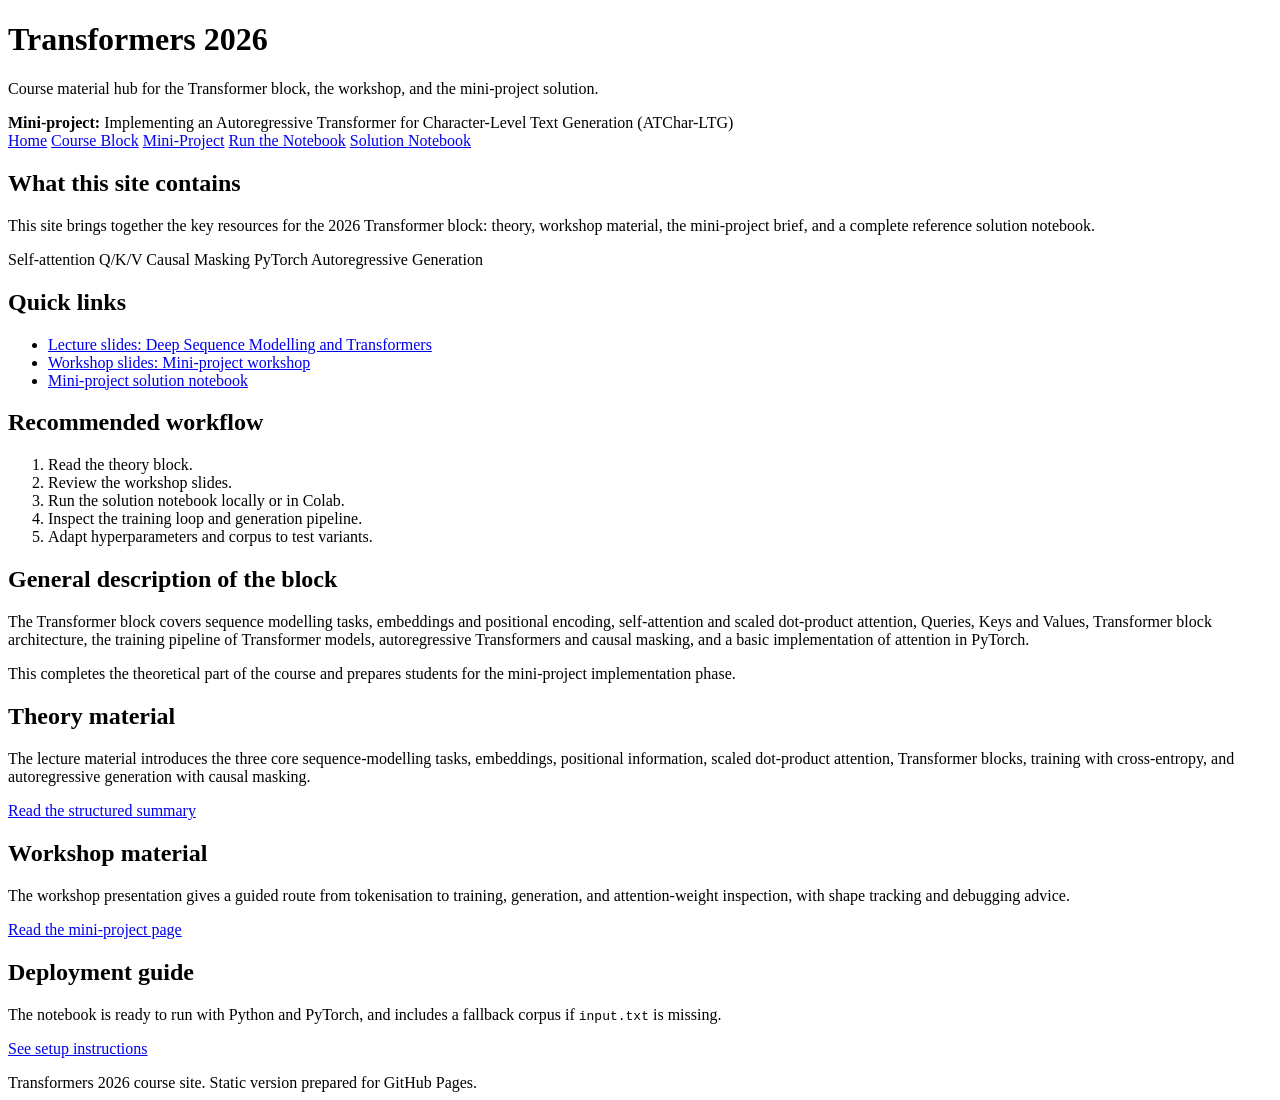
==== index.html @ d3d6f5b8 "Upload academic Transformers 2026 course website Added the GitHub Pages files for the Transformers 2" ====
<!doctype html>
<html lang="en">
<head>
  <meta charset="utf-8">
  <meta name="viewport" content="width=device-width, initial-scale=1">
  <title>Transformers 2026</title>
  <link rel="stylesheet" href="assets/style.css">
</head>
<body>
<header>
  <div class="container">
    <h1>Transformers 2026</h1>
    <p>Course material hub for the Transformer block, the workshop, and the mini-project solution.</p>
    <div class="hero-box">
      <strong>Mini-project:</strong> Implementing an Autoregressive Transformer for Character-Level Text Generation (ATChar-LTG)
    </div>
  </div>
</header>

<nav>
  <div class="container">
    <a class="nav-link" href="index.html">Home</a>
    <a class="nav-link" href="syllabus.html">Course Block</a>
    <a class="nav-link" href="mini-project.html">Mini-Project</a>
    <a class="nav-link" href="deployment.html">Run the Notebook</a>
    <a class="nav-link" href="notebooks/mini_project_solution_transformer.ipynb">Solution Notebook</a>
  </div>
</nav>

<main>
  <div class="container">
    <section class="grid">
      <article class="card">
        <h2>What this site contains</h2>
        <p>This site brings together the key resources for the 2026 Transformer block: theory, workshop material, the mini-project brief, and a complete reference solution notebook.</p>
        <div>
          <span class="tag">Self-attention</span>
          <span class="tag">Q/K/V</span>
          <span class="tag">Causal Masking</span>
          <span class="tag">PyTorch</span>
          <span class="tag">Autoregressive Generation</span>
        </div>
      </article>
      <article class="card">
        <h2>Quick links</h2>
        <ul>
          <li><a href="Transformers.pdf">Lecture slides: Deep Sequence Modelling and Transformers</a></li>
          <li><a href="Mini-project_workshop.pdf">Workshop slides: Mini-project workshop</a></li>
          <li><a href="notebooks/mini_project_solution_transformer.ipynb">Mini-project solution notebook</a></li>
        </ul>
      </article>
      <article class="card">
        <h2>Recommended workflow</h2>
        <ol>
          <li>Read the theory block.</li>
          <li>Review the workshop slides.</li>
          <li>Run the solution notebook locally or in Colab.</li>
          <li>Inspect the training loop and generation pipeline.</li>
          <li>Adapt hyperparameters and corpus to test variants.</li>
        </ol>
      </article>
    </section>

    <section class="card">
      <h2>General description of the block</h2>
      <p>The Transformer block covers sequence modelling tasks, embeddings and positional encoding, self-attention and scaled dot-product attention, Queries, Keys and Values, Transformer block architecture, the training pipeline of Transformer models, autoregressive Transformers and causal masking, and a basic implementation of attention in PyTorch.</p>
      <p>This completes the theoretical part of the course and prepares students for the mini-project implementation phase.</p>
    </section>

    <section class="grid">
      <article class="card">
        <h2>Theory material</h2>
        <p>The lecture material introduces the three core sequence-modelling tasks, embeddings, positional information, scaled dot-product attention, Transformer blocks, training with cross-entropy, and autoregressive generation with causal masking.</p>
        <p><a href="syllabus.html">Read the structured summary</a></p>
      </article>
      <article class="card">
        <h2>Workshop material</h2>
        <p>The workshop presentation gives a guided route from tokenisation to training, generation, and attention-weight inspection, with shape tracking and debugging advice.</p>
        <p><a href="mini-project.html">Read the mini-project page</a></p>
      </article>
      <article class="card">
        <h2>Deployment guide</h2>
        <p>The notebook is ready to run with Python and PyTorch, and includes a fallback corpus if <code>input.txt</code> is missing.</p>
        <p><a href="deployment.html">See setup instructions</a></p>
      </article>
    </section>
  </div>
</main>

<footer>
  <div class="container">
    Transformers 2026 course site. Static version prepared for GitHub Pages.
  </div>
</footer>
</body>
</html>
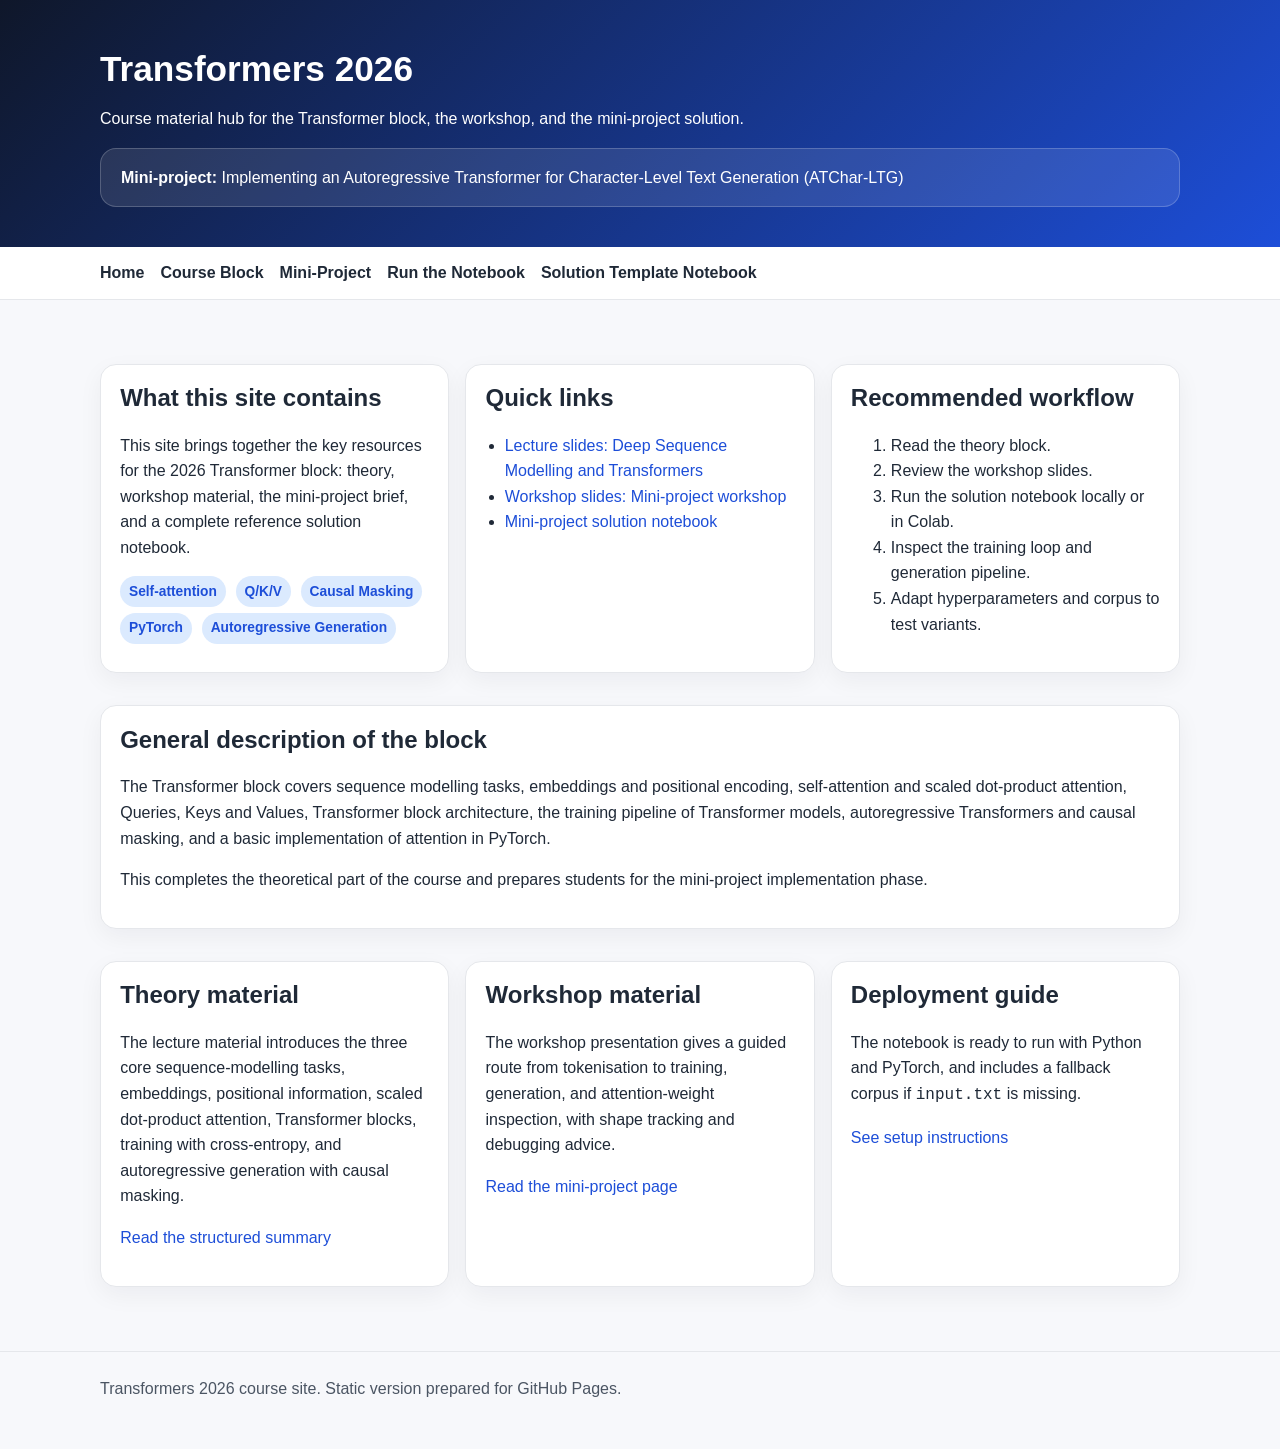
==== commit f5047e35: "Update index.html update solution template" ====
--- a/index.html
+++ b/index.html
@@ -23,7 +23,7 @@
     <a class="nav-link" href="syllabus.html">Course Block</a>
     <a class="nav-link" href="mini-project.html">Mini-Project</a>
     <a class="nav-link" href="deployment.html">Run the Notebook</a>
-    <a class="nav-link" href="notebooks/mini_project_solution_transformer.ipynb">Solution Notebook</a>
+    <a class="nav-link" href="notebooks/mini_project_template_transformer.ipynb">Solution Template Notebook</a>
   </div>
 </nav>
 
--- a/assets/style.css
+++ b/assets/style.css
@@ -0,0 +1,120 @@
+:root {
+  --bg: #f7f8fb;
+  --surface: #ffffff;
+  --text: #1f2937;
+  --muted: #4b5563;
+  --accent: #1d4ed8;
+  --accent-soft: #dbeafe;
+  --border: #e5e7eb;
+  --code: #111827;
+}
+
+* { box-sizing: border-box; }
+html { scroll-behavior: smooth; }
+body {
+  margin: 0;
+  font-family: Arial, Helvetica, sans-serif;
+  background: var(--bg);
+  color: var(--text);
+  line-height: 1.6;
+}
+header {
+  background: linear-gradient(135deg, #0f172a, #1d4ed8);
+  color: white;
+  padding: 3rem 1.25rem 2.5rem;
+}
+.container {
+  width: min(1080px, 92%);
+  margin: 0 auto;
+}
+nav {
+  background: white;
+  border-bottom: 1px solid var(--border);
+  position: sticky;
+  top: 0;
+  z-index: 20;
+}
+nav .container {
+  display: flex;
+  flex-wrap: wrap;
+  gap: 1rem;
+  padding: 0.8rem 0;
+}
+a {
+  color: var(--accent);
+  text-decoration: none;
+}
+a:hover { text-decoration: underline; }
+.nav-link {
+  font-weight: 600;
+  color: var(--text);
+}
+main {
+  padding: 2rem 0 4rem;
+}
+.grid {
+  display: grid;
+  grid-template-columns: repeat(auto-fit, minmax(280px, 1fr));
+  gap: 1rem;
+}
+.card {
+  background: var(--surface);
+  border: 1px solid var(--border);
+  border-radius: 16px;
+  padding: 1.2rem;
+  box-shadow: 0 8px 24px rgba(15, 23, 42, 0.05);
+}
+.hero-box {
+  background: rgba(255,255,255,0.1);
+  border: 1px solid rgba(255,255,255,0.2);
+  border-radius: 16px;
+  padding: 1rem 1.25rem;
+  margin-top: 1rem;
+}
+.tag {
+  display: inline-block;
+  background: var(--accent-soft);
+  color: var(--accent);
+  padding: 0.28rem 0.55rem;
+  border-radius: 999px;
+  font-size: 0.86rem;
+  font-weight: 700;
+  margin: 0 0.35rem 0.35rem 0;
+}
+section {
+  margin-top: 2rem;
+}
+h1, h2, h3 { line-height: 1.2; }
+h1 { margin: 0; font-size: 2.2rem; }
+h2 { margin-top: 0; }
+ul { padding-left: 1.2rem; }
+code, pre {
+  font-family: Consolas, Monaco, monospace;
+}
+pre {
+  background: var(--code);
+  color: #f9fafb;
+  padding: 1rem;
+  border-radius: 12px;
+  overflow: auto;
+}
+.notice {
+  border-left: 4px solid var(--accent);
+  background: #eff6ff;
+  padding: 0.9rem 1rem;
+  border-radius: 10px;
+}
+footer {
+  border-top: 1px solid var(--border);
+  padding: 1.5rem 0 3rem;
+  color: var(--muted);
+}
+.table-like {
+  display: grid;
+  grid-template-columns: 180px 1fr;
+  gap: 0.65rem 1rem;
+}
+@media (max-width: 700px) {
+  .table-like { grid-template-columns: 1fr; }
+  h1 { font-size: 1.8rem; }
+}
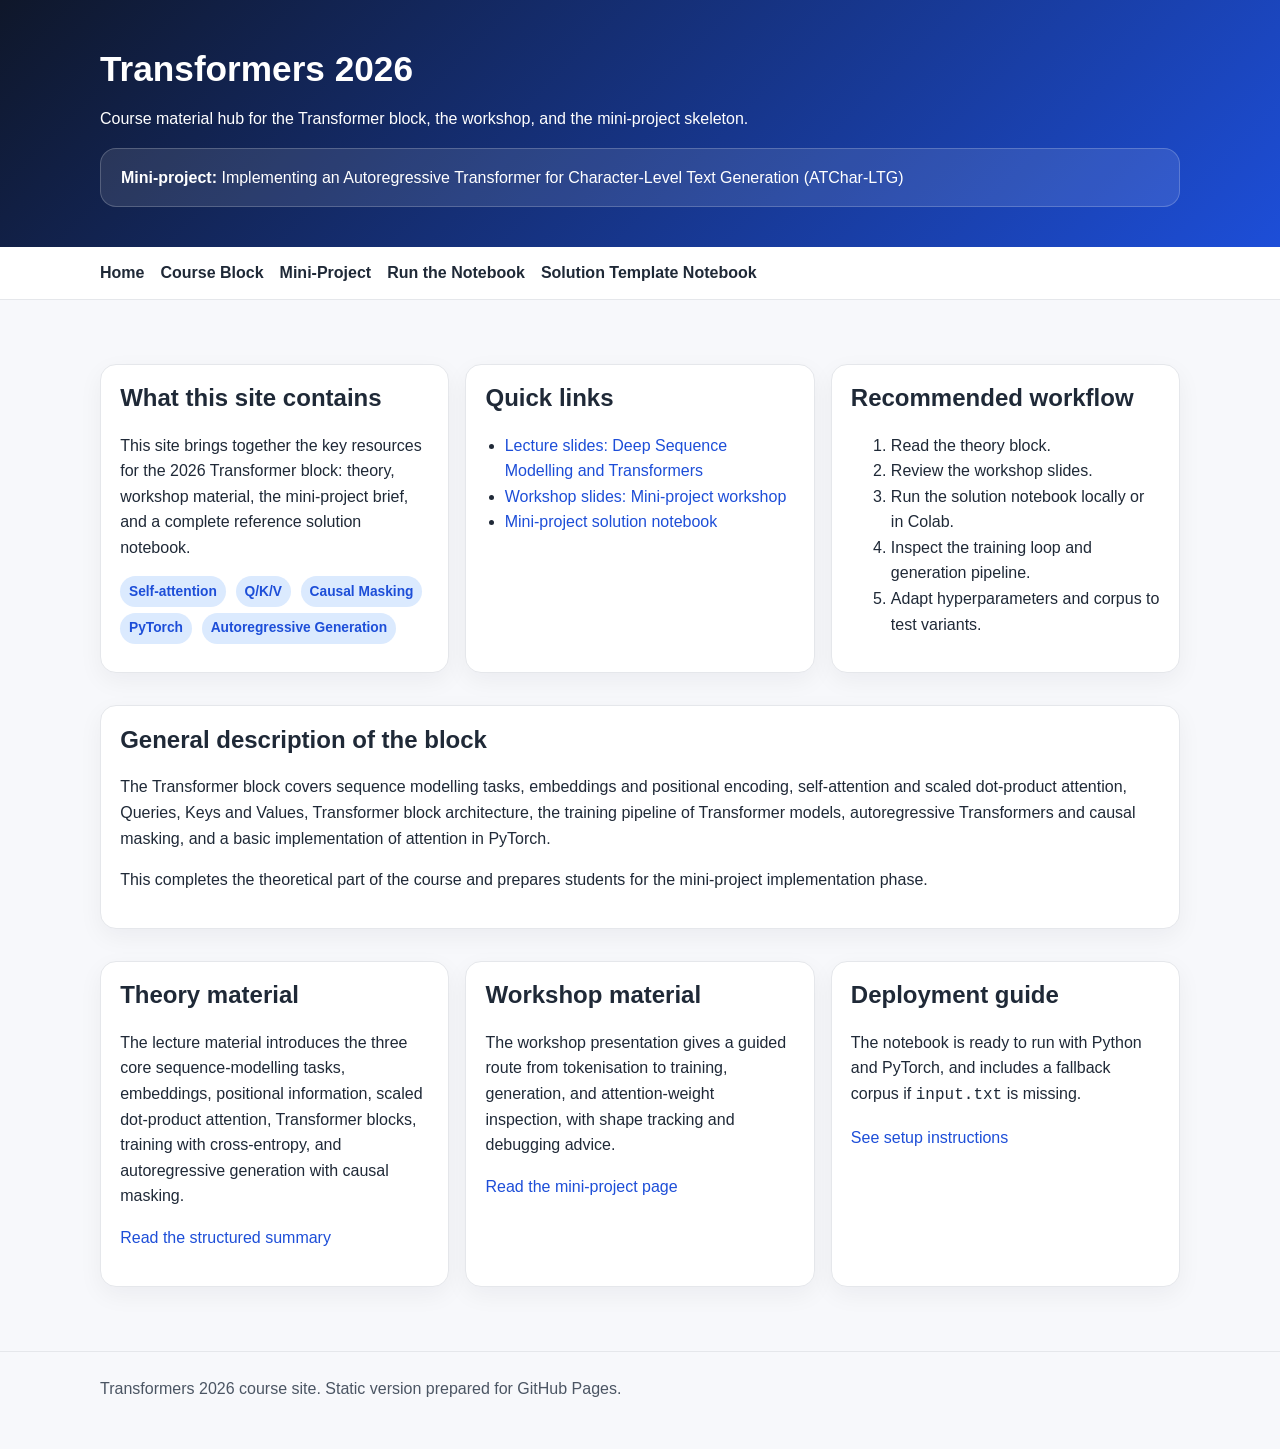
==== commit 1373ec95: "Update index.html" ====
--- a/index.html
+++ b/index.html
@@ -10,7 +10,7 @@
 <header>
   <div class="container">
     <h1>Transformers 2026</h1>
-    <p>Course material hub for the Transformer block, the workshop, and the mini-project solution.</p>
+    <p>Course material hub for the Transformer block, the workshop, and the mini-project skeleton.</p>
     <div class="hero-box">
       <strong>Mini-project:</strong> Implementing an Autoregressive Transformer for Character-Level Text Generation (ATChar-LTG)
     </div>
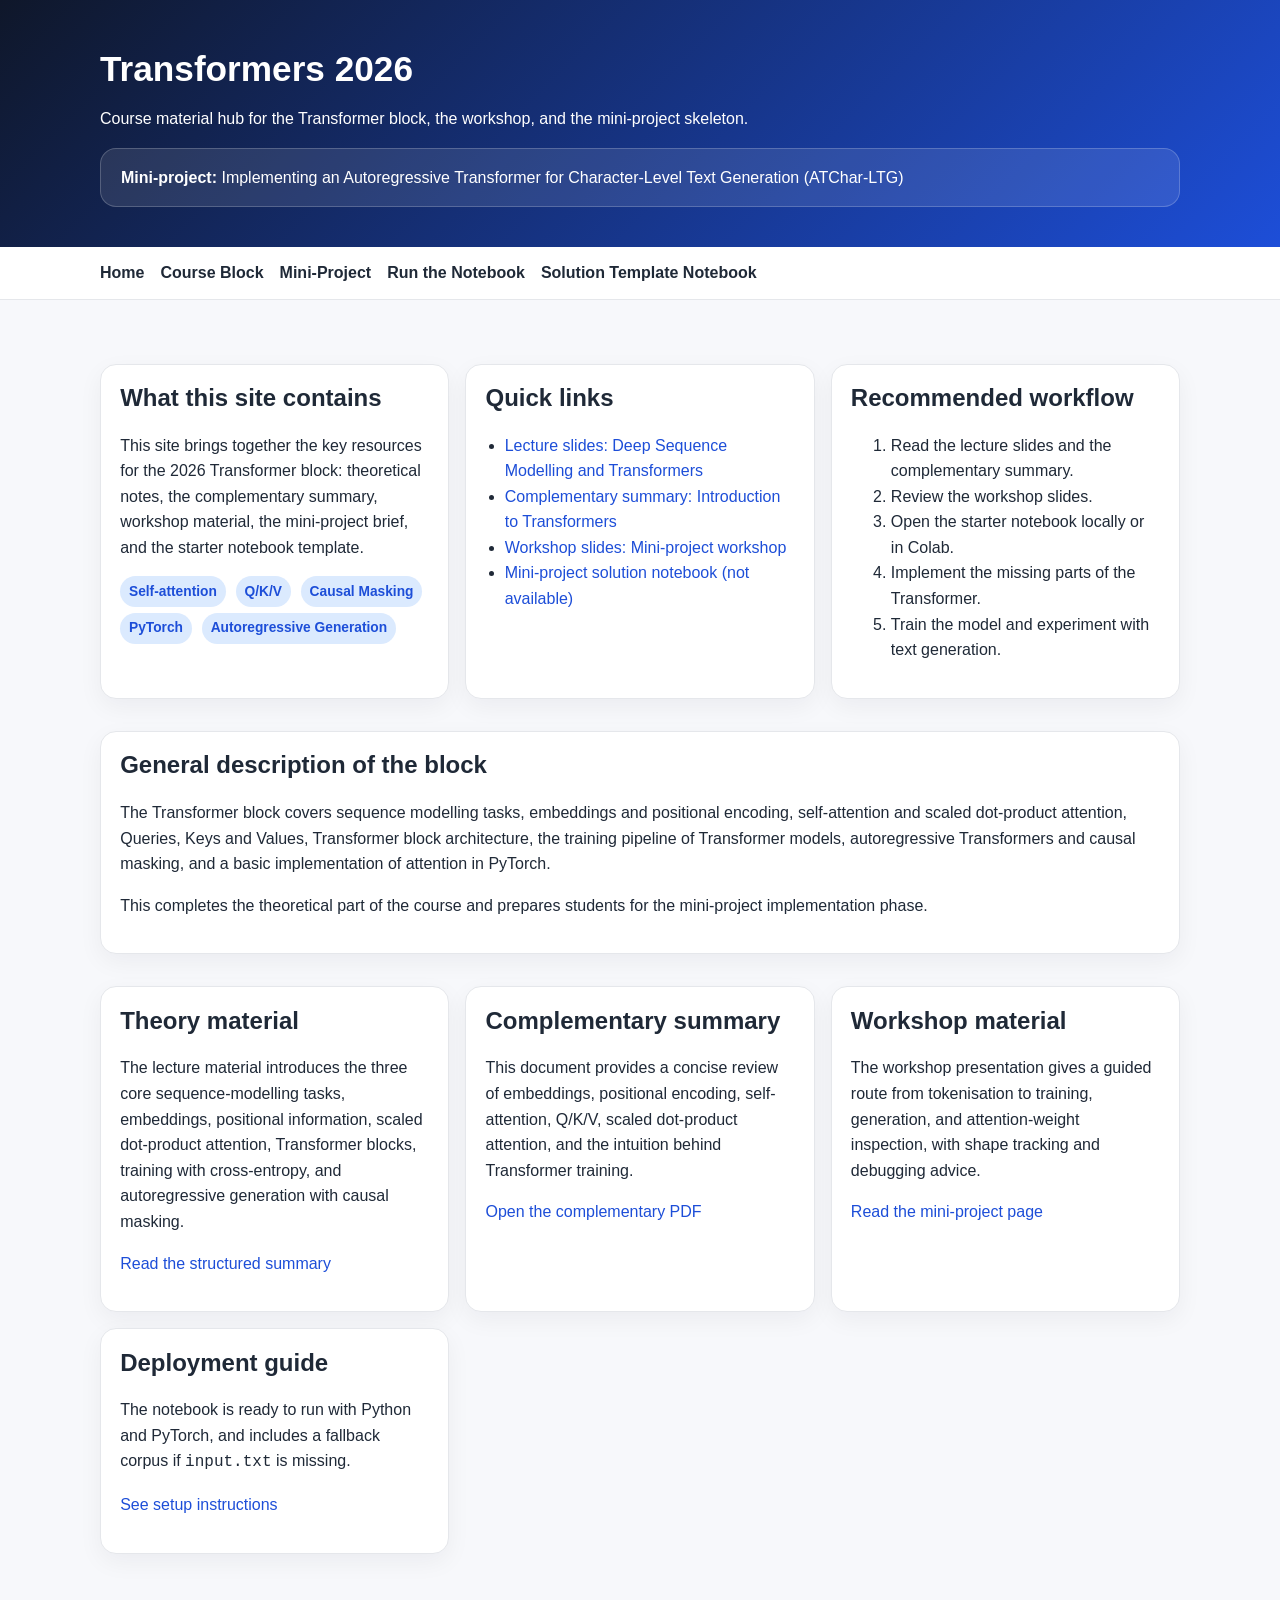
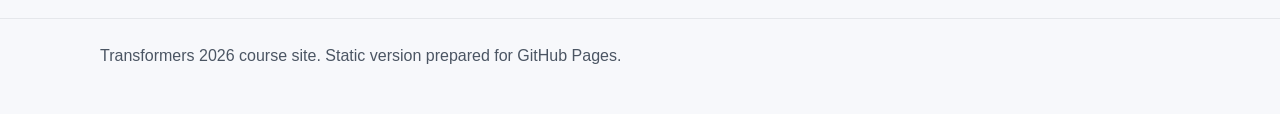
==== commit 0f6b5eb5: "Update index.html inclusion of the IntroductionToTransformers complementary material" ====
--- a/index.html
+++ b/index.html
@@ -32,7 +32,7 @@
     <section class="grid">
       <article class="card">
         <h2>What this site contains</h2>
-        <p>This site brings together the key resources for the 2026 Transformer block: theory, workshop material, the mini-project brief, and a complete reference solution notebook.</p>
+        <p>This site brings together the key resources for the 2026 Transformer block: theoretical notes, the complementary summary, workshop material, the mini-project brief, and the starter notebook template.</p>
         <div>
           <span class="tag">Self-attention</span>
           <span class="tag">Q/K/V</span>
@@ -45,18 +45,19 @@
         <h2>Quick links</h2>
         <ul>
           <li><a href="Transformers.pdf">Lecture slides: Deep Sequence Modelling and Transformers</a></li>
+          <li><a href="IntroductionToTransformers_tex.pdf">Complementary summary: Introduction to Transformers</a></li>
           <li><a href="Mini-project_workshop.pdf">Workshop slides: Mini-project workshop</a></li>
-          <li><a href="notebooks/mini_project_solution_transformer.ipynb">Mini-project solution notebook</a></li>
+          <li><a href="notebooks/mini_project_solution_transformer.ipynb">Mini-project solution notebook (not available)</a></li>
         </ul>
       </article>
       <article class="card">
         <h2>Recommended workflow</h2>
         <ol>
-          <li>Read the theory block.</li>
+          <li>Read the lecture slides and the complementary summary.</li>
           <li>Review the workshop slides.</li>
-          <li>Run the solution notebook locally or in Colab.</li>
-          <li>Inspect the training loop and generation pipeline.</li>
-          <li>Adapt hyperparameters and corpus to test variants.</li>
+          <li>Open the starter notebook locally or in Colab.</li>
+          <li>Implement the missing parts of the Transformer.</li>
+          <li>Train the model and experiment with text generation.</li>
         </ol>
       </article>
     </section>
@@ -72,6 +73,11 @@
         <h2>Theory material</h2>
         <p>The lecture material introduces the three core sequence-modelling tasks, embeddings, positional information, scaled dot-product attention, Transformer blocks, training with cross-entropy, and autoregressive generation with causal masking.</p>
         <p><a href="syllabus.html">Read the structured summary</a></p>
+      </article>
+      <article class="card">
+        <h2>Complementary summary</h2>
+        <p>This document provides a concise review of embeddings, positional encoding, self-attention, Q/K/V, scaled dot-product attention, and the intuition behind Transformer training.</p>
+        <p><a href="IntroductionToTransformers_tex.pdf">Open the complementary PDF</a></p>
       </article>
       <article class="card">
         <h2>Workshop material</h2>
